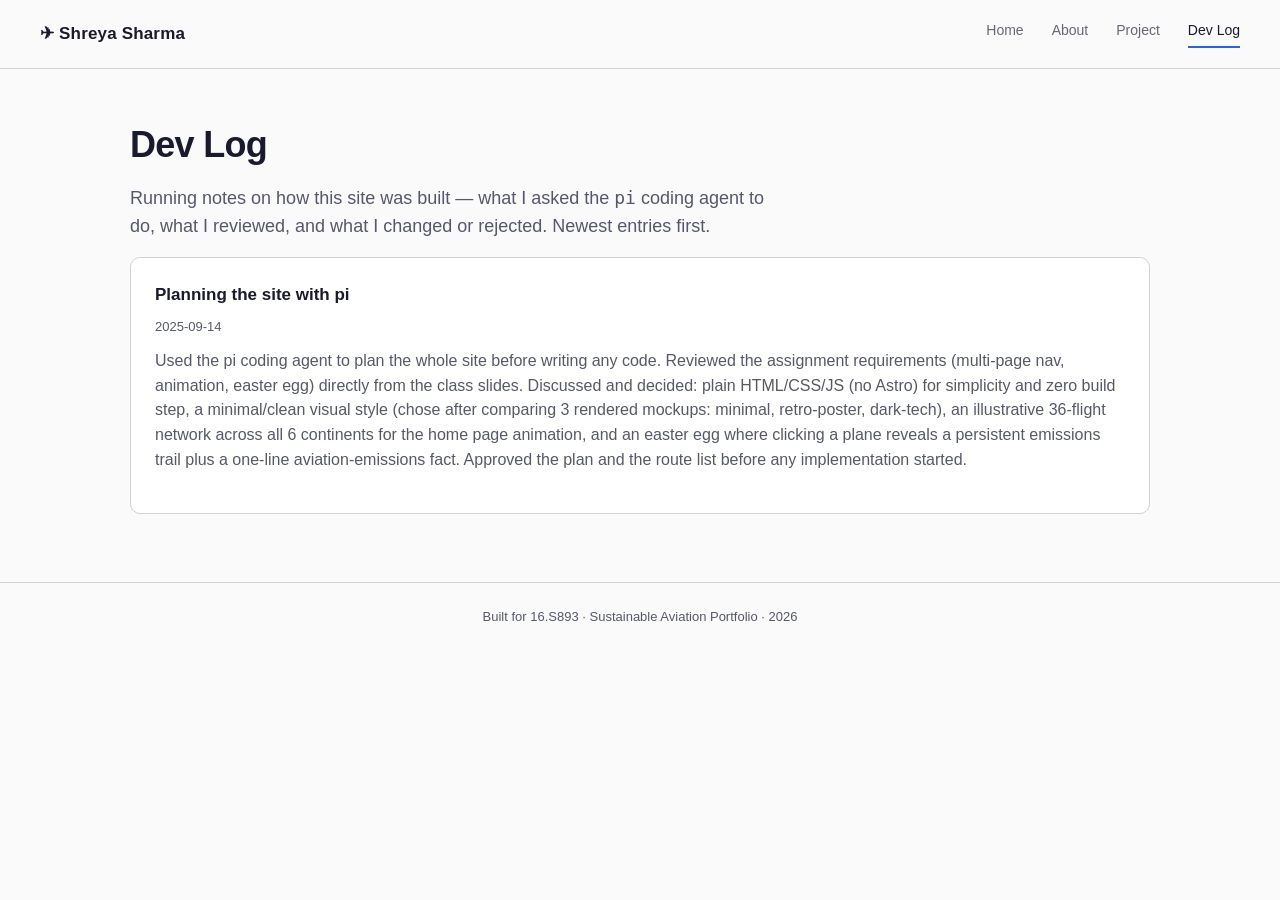
==== devlog.html @ 2a12f143 "Add the four content pages: home, about, project, dev log - index.html: hero section + #map-containe" ====
<!doctype html>
<html lang="en">
<head>
  <meta charset="UTF-8" />
  <meta name="viewport" content="width=device-width, initial-scale=1.0" />
  <title>Dev Log — Shreya Sharma</title>
  <link rel="stylesheet" href="css/style.css" />
</head>
<body>
  <div id="site-header"></div>

  <main>
    <h1>Dev Log</h1>
    <p class="lede">
      Running notes on how this site was built — what I asked the
      <code>pi</code> coding agent to do, what I reviewed, and what I
      changed or rejected. Newest entries first.
    </p>

    <div id="devlog-entries"></div>
  </main>

  <div id="site-footer"></div>

  <script src="js/layout.js"></script>
  <script>
    (async function () {
      const container = document.getElementById("devlog-entries");
      try {
        const res = await fetch("data/devlog.json");
        const entries = await res.json();
        entries
          .slice()
          .reverse()
          .forEach((entry) => {
            const card = document.createElement("div");
            card.className = "card";
            card.innerHTML = `
              <h3>${entry.title}</h3>
              <div class="meta">${entry.date}</div>
              <p>${entry.body}</p>
            `;
            container.appendChild(card);
          });
      } catch (err) {
        container.innerHTML = "<p>Could not load dev log entries.</p>";
      }
    })();
  </script>
</body>
</html>
---- css/style.css ----
/* style.css — Style A: minimal / clean */

:root {
  --bg: #fafafa;
  --ink: #1a1a2e;
  --ink-soft: #55586b;
  --line: #d0d2da;
  --land: #e8e9ed;
  --land-line: #d0d2da;
  --accent: #2563eb;
  --accent-dark: #1d4ed8;
  --accent-soft: #eef2ff;
  --danger: #b91c1c;
  --danger-soft: rgba(185, 28, 28, 0.18);
  --max-width: 1100px;
  --radius: 10px;
}

* {
  box-sizing: border-box;
}

html,
body {
  margin: 0;
  padding: 0;
}

body {
  font-family: -apple-system, BlinkMacSystemFont, "Segoe UI", Helvetica, Arial, sans-serif;
  background: var(--bg);
  color: var(--ink);
  line-height: 1.55;
}

a {
  color: var(--accent-dark);
}

img {
  max-width: 100%;
}

/* ---------- Nav ---------- */

.site-nav {
  display: flex;
  justify-content: space-between;
  align-items: center;
  padding: 20px 40px;
  border-bottom: 1px solid var(--line);
  position: relative;
  z-index: 5;
  background: var(--bg);
}

.site-nav__brand {
  font-weight: 700;
  font-size: 17px;
  color: var(--ink);
  text-decoration: none;
  letter-spacing: 0.01em;
}

.site-nav__links {
  display: flex;
  gap: 28px;
}

.site-nav__links a {
  color: var(--ink);
  text-decoration: none;
  font-size: 14px;
  font-weight: 500;
  opacity: 0.65;
  transition: opacity 0.15s ease;
  padding-bottom: 4px;
  border-bottom: 2px solid transparent;
}

.site-nav__links a:hover {
  opacity: 1;
}

.site-nav__links a.active {
  opacity: 1;
  border-bottom-color: var(--accent);
}

/* ---------- Footer ---------- */

.site-footer {
  border-top: 1px solid var(--line);
  padding: 24px 40px;
  text-align: center;
  color: var(--ink-soft);
  font-size: 13px;
}

/* ---------- Layout containers ---------- */

main {
  max-width: var(--max-width);
  margin: 0 auto;
  padding: 48px 40px;
}

main.wide {
  max-width: none;
  padding: 0;
}

h1 {
  font-size: 36px;
  font-weight: 700;
  letter-spacing: -0.02em;
  margin: 0 0 12px;
}

h2 {
  font-size: 24px;
  font-weight: 700;
  margin: 40px 0 12px;
}

p {
  color: var(--ink-soft);
  margin: 0 0 16px;
}

.lede {
  font-size: 18px;
  color: var(--ink-soft);
  max-width: 640px;
}

.card {
  background: #fff;
  border: 1px solid var(--line);
  border-radius: var(--radius);
  padding: 24px;
  margin-bottom: 20px;
}

.card h3 {
  margin: 0 0 8px;
  font-size: 17px;
}

.card .meta {
  font-size: 13px;
  color: var(--ink-soft);
  margin-bottom: 12px;
}

.tag {
  display: inline-block;
  font-size: 12px;
  font-weight: 600;
  color: var(--accent-dark);
  background: var(--accent-soft);
  border-radius: 999px;
  padding: 3px 10px;
  margin-right: 6px;
}

/* ---------- Hero / Map (home page) ---------- */

.hero {
  position: relative;
  overflow: hidden;
}

.hero-text {
  text-align: center;
  padding: 8px 20px 40px;
}

.hero-text h1 {
  font-size: 40px;
}

.hero-text p {
  font-size: 16px;
}

.map-wrap {
  padding: 8px 40px 0;
}

.map-svg {
  width: 100%;
  height: auto;
  display: block;
}

.land {
  fill: var(--land);
  stroke: var(--land-line);
  stroke-width: 0.5;
}

.route-line {
  fill: none;
  stroke: var(--accent);
  stroke-width: 1.4;
  stroke-linecap: round;
  opacity: 0.85;
  pointer-events: none;
}

.city-dot {
  fill: var(--accent);
  pointer-events: none;
}

.plane {
  cursor: pointer;
}

.plane-icon {
  fill: var(--accent-dark);
  stroke: var(--accent-dark);
  stroke-width: 0.5;
}

.plane:hover .plane-icon {
  fill: #0f172a;
}

.plane-hit {
  fill: transparent;
  pointer-events: all;
}

/* Emissions easter egg */

.emission-trail {
  fill: none;
  stroke: var(--danger);
  stroke-width: 3;
  stroke-linecap: round;
  opacity: 0;
}

.emission-particle {
  fill: var(--danger-soft);
}

.emission-tooltip {
  position: absolute;
  max-width: 220px;
  background: #1a1a2e;
  color: #fff;
  font-size: 12.5px;
  line-height: 1.4;
  padding: 8px 10px;
  border-radius: 6px;
  pointer-events: none;
  opacity: 0;
  transform: translate(-50%, -8px);
  transition: opacity 0.3s ease;
  z-index: 10;
}

.emission-tooltip::after {
  content: "";
  position: absolute;
  left: 50%;
  bottom: -5px;
  transform: translateX(-50%);
  border: 5px solid transparent;
  border-top-color: #1a1a2e;
}

@media (max-width: 720px) {
  .site-nav {
    flex-direction: column;
    gap: 12px;
    padding: 16px 20px;
  }
  .site-nav__links {
    gap: 18px;
    flex-wrap: wrap;
    justify-content: center;
  }
  main {
    padding: 32px 20px;
  }
  .map-wrap {
    padding: 8px 16px 0;
  }
}

@media (prefers-reduced-motion: reduce) {
  * {
    animation-duration: 0.001ms !important;
    animation-iteration-count: 1 !important;
    transition-duration: 0.001ms !important;
  }
}
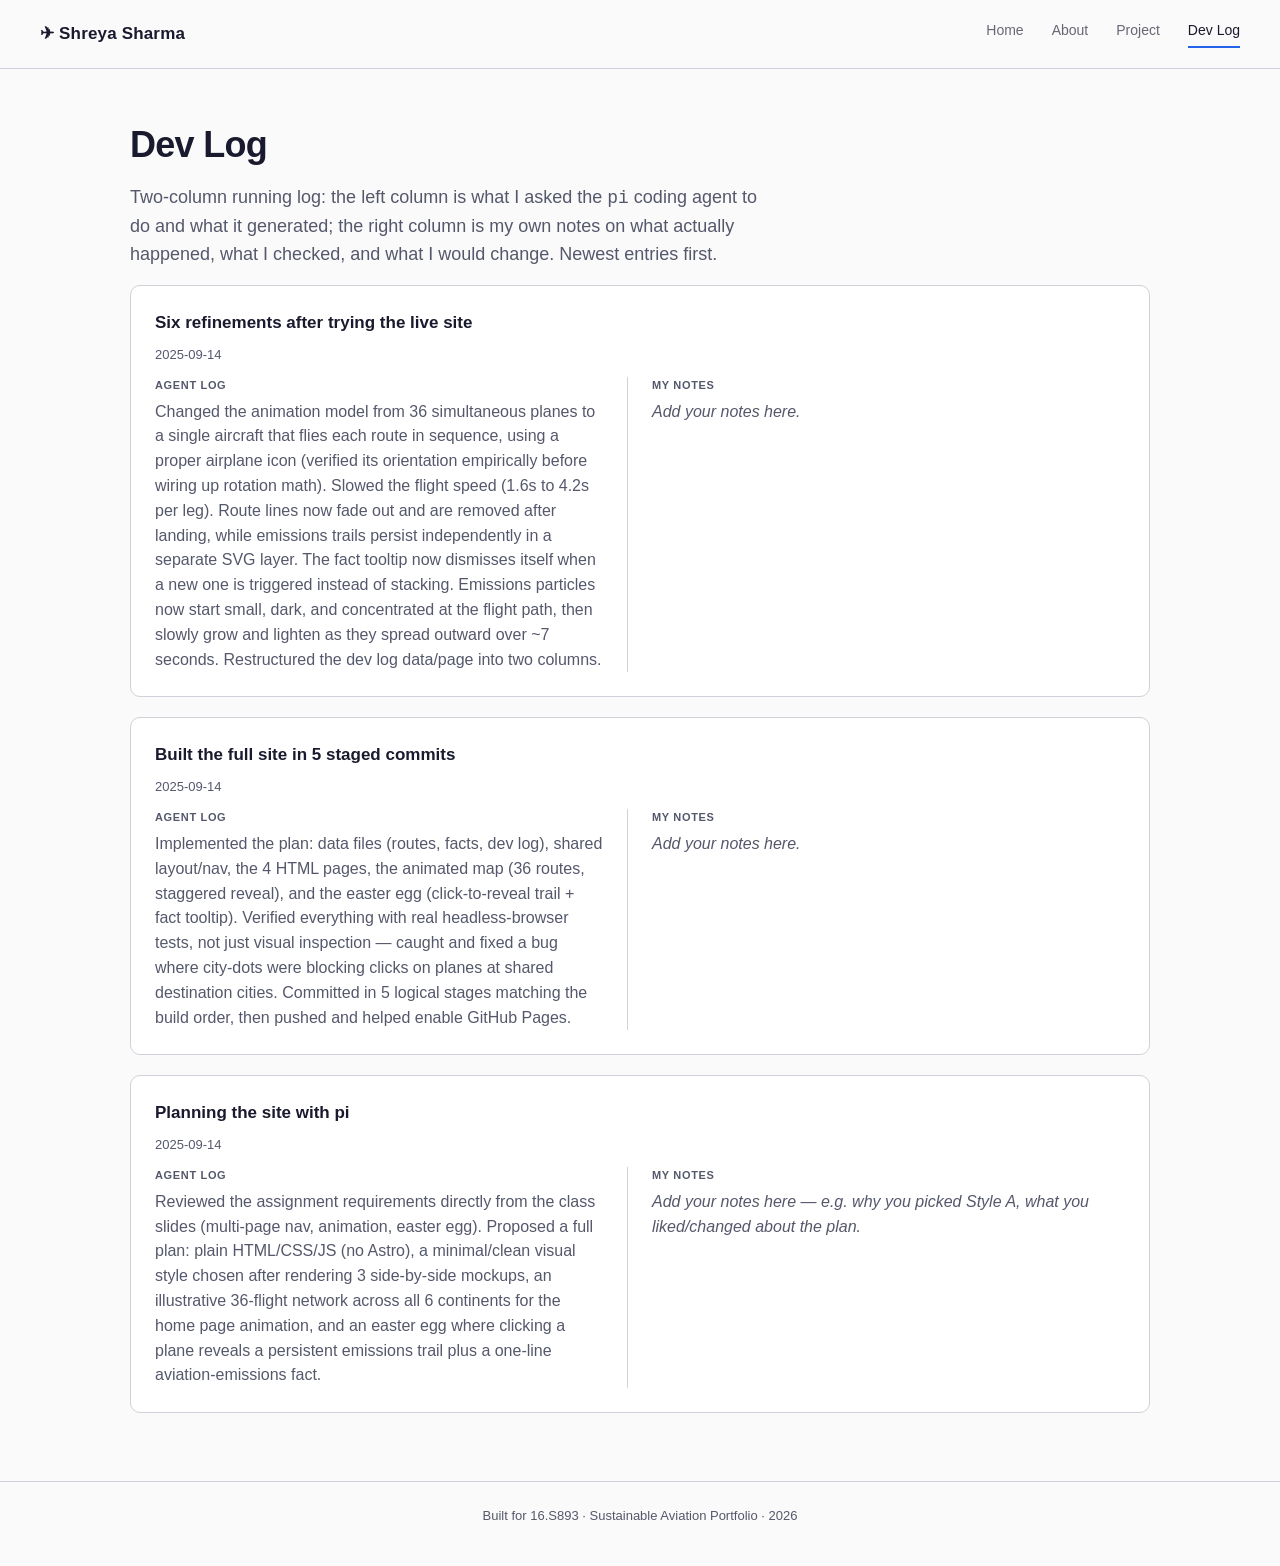
==== commit beb8c1aa: "Split dev log into two columns: agent log and your notes - devlog.json: entries now have separate ag" ====
--- a/devlog.html
+++ b/devlog.html
@@ -12,9 +12,10 @@
   <main>
     <h1>Dev Log</h1>
     <p class="lede">
-      Running notes on how this site was built — what I asked the
-      <code>pi</code> coding agent to do, what I reviewed, and what I
-      changed or rejected. Newest entries first.
+      Two-column running log: the left column is what I asked the
+      <code>pi</code> coding agent to do and what it generated; the right
+      column is my own notes on what actually happened, what I checked,
+      and what I would change. Newest entries first.
     </p>
 
     <div id="devlog-entries"></div>
@@ -34,12 +35,22 @@
           .reverse()
           .forEach((entry) => {
             const card = document.createElement("div");
-            card.className = "card";
-            card.innerHTML = `
-              <h3>${entry.title}</h3>
-              <div class="meta">${entry.date}</div>
-              <p>${entry.body}</p>
-            `;
+            card.className = "card devlog-entry";
+            const agentLog = entry.agentLog || entry.body || "";
+            const yourNotes = entry.yourNotes || "";
+            card.innerHTML =
+              "<h3>" + entry.title + "</h3>" +
+              "<div class='meta'>" + entry.date + "</div>" +
+              "<div class='devlog-columns'>" +
+                "<div class='devlog-col'>" +
+                  "<div class='devlog-col__label'>Agent log</div>" +
+                  "<p>" + agentLog + "</p>" +
+                "</div>" +
+                "<div class='devlog-col'>" +
+                  "<div class='devlog-col__label'>My notes</div>" +
+                  "<p>" + (yourNotes || "<em>Add your notes here.</em>") + "</p>" +
+                "</div>" +
+              "</div>";
             container.appendChild(card);
           });
       } catch (err) {
--- a/css/style.css
+++ b/css/style.css
@@ -164,6 +164,46 @@
   margin-right: 6px;
 }
 
+/* ---------- Dev log two-column layout ---------- */
+
+.devlog-columns {
+  display: grid;
+  grid-template-columns: 1fr 1fr;
+  gap: 24px;
+  margin-top: 8px;
+}
+
+.devlog-col__label {
+  font-size: 11px;
+  font-weight: 700;
+  text-transform: uppercase;
+  letter-spacing: 0.06em;
+  color: var(--ink-soft);
+  margin-bottom: 6px;
+}
+
+.devlog-col p {
+  margin: 0;
+}
+
+.devlog-col:first-child {
+  border-right: 1px solid var(--line);
+  padding-right: 24px;
+}
+
+@media (max-width: 720px) {
+  .devlog-columns {
+    grid-template-columns: 1fr;
+    gap: 16px;
+  }
+  .devlog-col:first-child {
+    border-right: none;
+    border-bottom: 1px solid var(--line);
+    padding-right: 0;
+    padding-bottom: 16px;
+  }
+}
+
 /* ---------- Hero / Map (home page) ---------- */
 
 .hero {
@@ -220,8 +260,6 @@
 
 .plane-icon {
   fill: var(--accent-dark);
-  stroke: var(--accent-dark);
-  stroke-width: 0.5;
 }
 
 .plane:hover .plane-icon {
@@ -237,14 +275,14 @@
 
 .emission-trail {
   fill: none;
-  stroke: var(--danger);
-  stroke-width: 3;
+  stroke: #3a3a3a;
+  stroke-width: 2.5;
   stroke-linecap: round;
   opacity: 0;
 }
 
 .emission-particle {
-  fill: var(--danger-soft);
+  fill: #3a3a3a;
 }
 
 .emission-tooltip {
